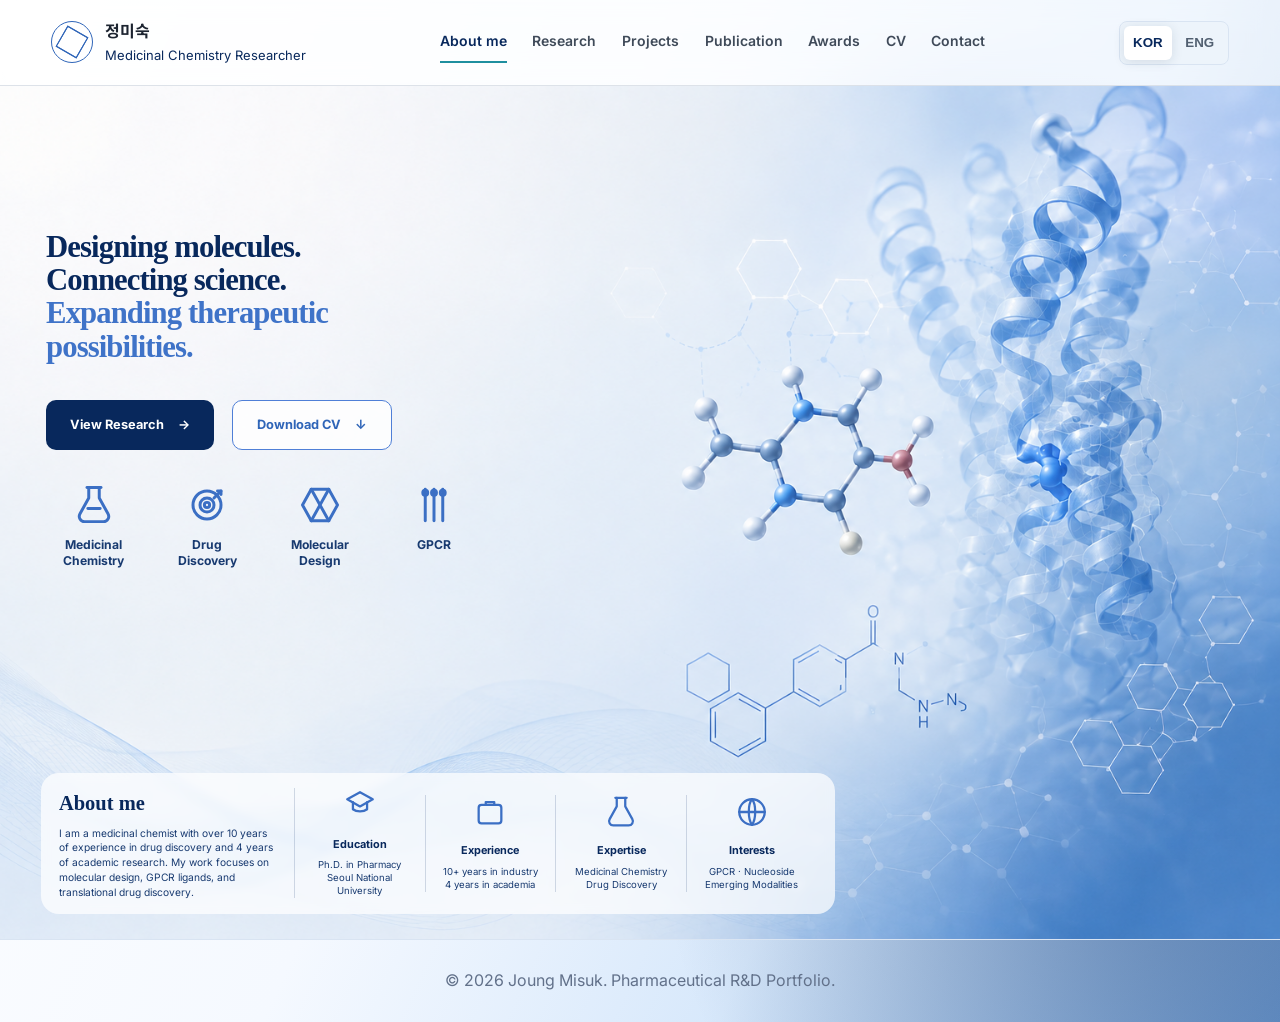
==== index.html @ 6a213a2c "Remove hero card backgrounds" ====
<!DOCTYPE html>
<html lang="ko">
<head>
  <meta charset="UTF-8">
  <meta name="viewport" content="width=device-width, initial-scale=1.0">
  <title>Joung Misuk | Pharmaceutical R&D Portfolio</title>
  <meta name="description" content="정미숙(Joung Misuk)의 제약 연구 개발 포트폴리오 및 이력서형 웹사이트입니다.">
  <link rel="preconnect" href="https://fonts.googleapis.com">
  <link rel="preconnect" href="https://fonts.gstatic.com" crossorigin>
  <link href="https://fonts.googleapis.com/css2?family=Inter:wght@400;500;600;700&family=Noto+Sans+KR:wght@400;500;700&family=Playfair+Display:wght@700&display=swap" rel="stylesheet">
  <link rel="stylesheet" href="styles.css">
</head>
<body>
  <header class="site-header">
    <a class="brand" href="index.html" aria-label="Joung Misuk home">
      <span class="brand-mark">JM</span>
      <span>
        <strong data-i18n="brandName">정미숙</strong>
        <small data-i18n="brandRole">Medicinal Chemistry Researcher</small>
      </span>
    </a>

    <nav class="site-nav" aria-label="Primary navigation">
      <a class="active" href="index.html" data-i18n="navAbout">About me</a>
      <a href="research.html" data-i18n="navResearch">Research</a>
      <a href="projects.html" data-i18n="navProjects">Projects</a>
      <a href="publication.html" data-i18n="navPublications">Publication</a>
      <a href="awards.html" data-i18n="navAwards">Awards</a>
      <a href="assets/cv.pdf" data-i18n="navCV">CV</a>
      <a href="mailto:your.email@example.com" data-i18n="navContact">Contact</a>
    </nav>

    <div class="header-actions" aria-label="Language selector">
      <button class="lang-button active" type="button" data-lang="ko">KOR</button>
      <button class="lang-button" type="button" data-lang="en">ENG</button>
    </div>
  </header>

  <main id="home">
    <section class="hero-banner">
      <img class="hero-bg" src="./assets/hero-bg.png" alt="Medicinal chemistry hero background" />

      <div class="hero-left-panel">
        <div class="hero-headline-card">
          <h1>
            Designing molecules.<br />
            Connecting science.<br />
            <span>Expanding therapeutic possibilities.</span>
          </h1>
        </div>

        <div class="hero-action-card">
          <div class="hero-buttons">
            <a href="research.html" class="btn primary">View Research <span>→</span></a>
            <a href="assets/cv.pdf" class="btn secondary">Download CV <span>↓</span></a>
          </div>

          <div class="keyword-row">
            <div class="keyword-item">
              <svg viewBox="0 0 24 24" class="keyword-icon" aria-hidden="true">
                <path d="M9 2v6l-5 9a3 3 0 0 0 2.6 4.5h10.8A3 3 0 0 0 20 17L15 8V2" />
                <path d="M8 2h8" />
                <path d="M8.5 14h7" />
              </svg>
              <p>Medicinal<br />Chemistry</p>
            </div>

            <div class="keyword-item">
              <svg viewBox="0 0 24 24" class="keyword-icon" aria-hidden="true">
                <circle cx="12" cy="12" r="8" />
                <circle cx="12" cy="12" r="4" />
                <circle cx="12" cy="12" r="1.5" />
                <path d="M16 8l4-4" />
                <path d="M18 4h2v2" />
              </svg>
              <p>Drug<br />Discovery</p>
            </div>

            <div class="keyword-item">
              <svg viewBox="0 0 24 24" class="keyword-icon" aria-hidden="true">
                <path d="M7 3h10l5 9-5 9H7l-5-9 5-9z" />
                <path d="M7 3l5 9-5 9" />
                <path d="M17 3l-5 9 5 9" />
              </svg>
              <p>Molecular<br />Design</p>
            </div>

            <div class="keyword-item">
              <svg viewBox="0 0 24 24" class="keyword-icon" aria-hidden="true">
                <path d="M7 3v18" />
                <path d="M12 3v18" />
                <path d="M17 3v18" />
                <circle cx="7" cy="5" r="1.4" />
                <circle cx="12" cy="5" r="1.4" />
                <circle cx="17" cy="5" r="1.4" />
              </svg>
              <p>GPCR</p>
            </div>
          </div>
        </div>
      </div>

      <div class="hero-card hero-about-card">
        <div class="about-text">
          <h2>About me</h2>
          <p>
            I am a medicinal chemist with over 10 years of experience in drug discovery
            and 4 years of academic research. My work focuses on molecular design,
            GPCR ligands, and translational drug discovery.
          </p>
        </div>

        <div class="about-stat">
          <svg viewBox="0 0 24 24" class="about-icon" aria-hidden="true">
            <path d="M3 8l9-5 9 5-9 5-9-5z" />
            <path d="M7 10v5c2.5 2 7.5 2 10 0v-5" />
          </svg>
          <h3>Education</h3>
          <p>Ph.D. in Pharmacy<br />Seoul National University</p>
        </div>

        <div class="about-stat">
          <svg viewBox="0 0 24 24" class="about-icon" aria-hidden="true">
            <rect x="4" y="7" width="16" height="13" rx="2" />
            <path d="M9 7V5h6v2" />
          </svg>
          <h3>Experience</h3>
          <p>10+ years in industry<br />4 years in academia</p>
        </div>

        <div class="about-stat">
          <svg viewBox="0 0 24 24" class="about-icon" aria-hidden="true">
            <path d="M9 2v6l-5 9a3 3 0 0 0 2.6 4.5h10.8A3 3 0 0 0 20 17L15 8V2" />
            <path d="M8 2h8" />
          </svg>
          <h3>Expertise</h3>
          <p>Medicinal Chemistry<br />Drug Discovery</p>
        </div>

        <div class="about-stat">
          <svg viewBox="0 0 24 24" class="about-icon" aria-hidden="true">
            <circle cx="12" cy="12" r="9" />
            <path d="M3 12h18" />
            <path d="M12 3c3 3.5 3 14 0 18" />
            <path d="M12 3c-3 3.5-3 14 0 18" />
          </svg>
          <h3>Interests</h3>
          <p>GPCR · Nucleoside<br />Emerging Modalities</p>
        </div>
      </div>
    </section>
  </main>

  <footer class="site-footer">
    <p data-i18n="footerText">© 2026 Joung Misuk. Pharmaceutical R&amp;D Portfolio.</p>
  </footer>

  <script src="script.js"></script>
</body>
</html>
---- styles.css ----
:root {
  --bg: #f5f9ff;
  --surface: #ffffff;
  --surface-muted: #edf4fb;
  --text: #1c2430;
  --muted: #62718a;
  --line: #d9e4f2;
  --navy: #08285c;
  --blue: #2f65b8;
  --blue-dark: #0b3c86;
  --teal: #1f8f9f;
  --teal-dark: #176f7b;
  --shadow: 0 20px 60px rgba(7, 31, 74, 0.12);
}

* {
  box-sizing: border-box;
}

html {
  scroll-behavior: smooth;
}

body {
  margin: 0;
  background:
    radial-gradient(circle at 75% 35%, rgba(47, 101, 184, 0.35), transparent 28%),
    radial-gradient(circle at 90% 80%, rgba(8, 40, 92, 0.32), transparent 35%),
    linear-gradient(115deg, #ffffff 0%, #f5f9ff 42%, #d7e8fb 68%, #6f9bd0 100%);
  color: var(--text);
  font-family: "Inter", "Noto Sans KR", Arial, sans-serif;
  line-height: 1.6;
}

a {
  color: inherit;
  text-decoration: none;
}

.site-header {
  position: sticky;
  top: 0;
  z-index: 20;
  display: grid;
  grid-template-columns: auto 1fr auto;
  gap: 24px;
  align-items: center;
  min-height: 86px;
  padding: 14px clamp(18px, 4vw, 56px);
  border-bottom: 1px solid rgba(216, 222, 230, 0.86);
  background: rgba(255, 255, 255, 0.62);
  backdrop-filter: blur(14px);
}

.brand {
  display: inline-flex;
  align-items: center;
  gap: 12px;
  min-width: 170px;
}

.brand-mark {
  position: relative;
  width: 42px;
  height: 42px;
  border: 1.5px solid var(--blue);
  border-radius: 50%;
  background: transparent;
  color: transparent;
  font-weight: 700;
}

.brand-mark::before,
.brand-mark::after {
  position: absolute;
  inset: 8px;
  content: "";
  border: 1.5px solid var(--blue);
  transform: rotate(30deg);
}

.brand strong,
.brand small {
  display: block;
}

.brand small {
  color: var(--navy);
  font-size: 13px;
}

.site-nav {
  display: flex;
  justify-content: center;
  gap: clamp(12px, 2vw, 26px);
  color: #3f4a59;
  font-size: 14px;
  font-weight: 600;
}

.site-nav a {
  padding: 8px 0;
  border-bottom: 2px solid transparent;
}

.site-nav a:hover {
  border-color: var(--teal);
  color: var(--navy);
}

.site-nav a.active {
  border-color: var(--teal);
  color: var(--navy);
}

.section-tabs {
  display: flex;
  flex-wrap: wrap;
  gap: 8px;
  padding: 0 0 20px;
}

.tab-button {
  display: inline-flex;
  align-items: center;
  justify-content: center;
  min-height: 40px;
  padding: 0 14px;
  border: 1px solid var(--line);
  border-radius: 8px;
  background: var(--surface);
  color: #3f4a59;
  font-size: 14px;
  font-weight: 700;
}

.tab-button.active,
.tab-button:hover {
  border-color: var(--teal);
  color: var(--navy);
  box-shadow: 0 4px 14px rgba(23, 50, 77, 0.1);
}

.header-actions {
  display: inline-flex;
  gap: 4px;
  padding: 4px;
  border: 1px solid var(--line);
  border-radius: 8px;
  background: var(--surface-muted);
}

.lang-button {
  min-width: 48px;
  min-height: 34px;
  border: 0;
  border-radius: 6px;
  background: transparent;
  color: #526071;
  cursor: pointer;
  font-weight: 700;
}

.lang-button.active {
  background: var(--surface);
  color: var(--navy);
  box-shadow: 0 2px 12px rgba(23, 50, 77, 0.12);
}

main {
  position: relative;
  max-width: none;
  margin: 0 auto;
  padding: 0;
  overflow: hidden;
}

.hero {
  position: relative;
  width: 100%;
  min-height: calc(100vh - 86px);
  background-color: #f7fbff;
  background-image: url("assets/hero-bg.png");
  background-position: center center;
  background-repeat: no-repeat;
  background-size: contain;
}

.hero-banner {
  position: relative;
  width: 100%;
  max-width: 1440px;
  margin: 0 auto;
  background: #f6fbff;
  overflow: hidden;
}

.hero-bg {
  width: 100%;
  height: auto;
  display: block;
}

.hero-card {
  position: absolute;
  z-index: 2;
  border-radius: 18px;
  background: rgba(255, 255, 255, 0.72);
  backdrop-filter: blur(4px);
}

.hero-left-panel {
  position: absolute;
  left: 3.6%;
  top: 17%;
  z-index: 3;
  display: flex;
  flex-direction: column;
  gap: 36px;
  width: 34%;
}

.hero-headline-card,
.hero-action-card {
  position: relative !important;
  left: auto !important;
  top: auto !important;
  width: 100% !important;
  border-radius: 0 !important;
  background: transparent !important;
  box-shadow: none !important;
  backdrop-filter: none !important;
}

.hero-headline-card {
  padding: 0 !important;
}

.hero-headline-card h1 {
  margin: 0;
  color: #08285c;
  font-family: Georgia, "Times New Roman", serif;
  font-size: clamp(24px, 2.4vw, 38px);
  font-weight: 700;
  letter-spacing: -0.03em;
  line-height: 1.08;
}

.hero-headline-card h1 span {
  color: #3f73c8;
}

.hero-action-card {
  padding: 0 !important;
  background: transparent !important;
}

.hero-buttons {
  display: flex;
  gap: 18px;
  margin-bottom: 34px;
}

.btn {
  display: inline-flex;
  align-items: center;
  justify-content: center;
  gap: 14px;
  padding: 14px 24px;
  border-radius: 10px;
  font-size: clamp(12px, 1vw, 16px);
  font-weight: 700;
  text-decoration: none;
  white-space: nowrap;
}

.btn.primary {
  background: #08285c;
  color: #ffffff;
}

.btn.secondary {
  border: 1.5px solid #4f7fd7;
  background: rgba(255, 255, 255, 0.85);
  color: #2f65b8;
}

.keyword-row {
  display: grid;
  grid-template-columns: repeat(4, 1fr);
  gap: 18px;
}

.keyword-item {
  color: #183a70;
  font-size: clamp(11px, 0.95vw, 15px);
  font-weight: 700;
  line-height: 1.25;
  text-align: center;
}

.keyword-item p {
  margin: 0;
}

.keyword-icon {
  width: 42px;
  height: 42px;
  margin-bottom: 8px;
  fill: none;
  stroke: #3b6fc4;
  stroke-linecap: round;
  stroke-linejoin: round;
  stroke-width: 1.7;
}

.hero-about-card {
  left: 3.2%;
  bottom: 3%;
  display: grid;
  grid-template-columns: 1.8fr repeat(4, 1fr);
  gap: 0;
  align-items: center;
  width: 62%;
  padding: 14px 18px;
}

.about-text {
  padding-right: 18px;
}

.about-text h2 {
  margin: 0 0 6px;
  color: #08285c;
  font-family: Georgia, "Times New Roman", serif;
  font-size: clamp(18px, 1.6vw, 28px);
}

.about-text p {
  margin: 0;
  color: #183a70;
  font-size: clamp(9px, 0.8vw, 12px);
  line-height: 1.45;
}

.about-stat {
  padding: 0 14px;
  border-left: 1px solid rgba(24, 58, 112, 0.18);
  text-align: center;
}

.about-icon {
  width: 34px;
  height: 34px;
  margin-bottom: 6px;
  fill: none;
  stroke: #3b6fc4;
  stroke-linecap: round;
  stroke-linejoin: round;
  stroke-width: 1.6;
}

.about-stat h3 {
  margin: 0 0 6px;
  color: #08285c;
  font-size: clamp(10px, 0.85vw, 13px);
}

.about-stat p {
  margin: 0;
  color: #183a70;
  font-size: clamp(8px, 0.75vw, 11px);
  line-height: 1.35;
}

.hero,
.landing {
  height: auto !important;
  min-height: auto !important;
  overflow: visible !important;
  background-image: none !important;
}

footer {
  position: static !important;
  width: 100%;
}

.page-intro {
  padding: 56px 0 28px;
}

.page-intro h1 {
  font-size: clamp(38px, 6vw, 68px);
}

.hero-content {
  position: absolute;
  left: 6%;
  top: 18%;
  max-width: 470px;
}

.hero-title {
  margin: 0 0 28px;
  color: #0b2558;
  font-family: "Playfair Display", serif;
  font-size: clamp(38px, 4vw, 68px);
  font-weight: 700;
  line-height: 1.08;
}

.hero-title span {
  color: inherit;
}

.hero-title span:last-child {
  color: #3f73c8;
}

.hero-description {
  max-width: 420px;
  margin: 0 0 36px;
  color: #29456d;
  font-size: 18px;
  line-height: 1.8;
}

.hero-content .hero-buttons {
  display: flex;
  gap: 18px;
  margin-bottom: 45px;
}

.primary-btn,
.secondary-btn {
  display: inline-flex;
  align-items: center;
  justify-content: center;
  padding: 16px 34px;
  border-radius: 12px;
  font-weight: 700;
  line-height: 1;
}

.primary-btn {
  background: #0b2e69;
  color: #fff;
}

.secondary-btn {
  border: 2px solid #4f7fd7;
  background: #fff;
  color: #3569c6;
}

.research-icons {
  display: flex;
  gap: 48px;
  align-items: flex-start;
}

.research-icon-item {
  display: grid;
  justify-items: center;
  gap: 10px;
  color: #183a70;
  font-size: 16px;
  font-weight: 600;
  line-height: 1.2;
  text-align: center;
}

.lucide-icon {
  width: 44px;
  height: 44px;
  fill: none;
  stroke: #3b6fc4;
  stroke-width: 2;
  stroke-linecap: round;
  stroke-linejoin: round;
}

.eyebrow,
.section-kicker {
  margin: 0 0 12px;
  color: var(--teal-dark);
  font-size: 13px;
  font-weight: 800;
  letter-spacing: 0;
  text-transform: uppercase;
}

h1,
h2,
h3,
p {
  overflow-wrap: break-word;
}

.section {
  scroll-margin-top: 100px;
  padding: 56px 0;
  border-top: 1px solid var(--line);
}

.about-panel {
  position: relative;
  z-index: 1;
  display: grid;
  grid-template-columns: minmax(240px, 0.9fr) minmax(0, 1.6fr);
  gap: 28px;
  align-items: stretch;
  margin-top: 24px;
  padding: 28px;
  border: 1px solid rgba(47, 101, 184, 0.18);
  border-radius: 8px;
  background: rgba(255, 255, 255, 0.68);
  box-shadow: 0 20px 52px rgba(8, 40, 92, 0.11);
  backdrop-filter: blur(12px);
}

.about-copy h2 {
  margin: 0 0 12px;
  color: var(--navy);
  font-family: "Playfair Display", "Noto Sans KR", serif;
  font-size: clamp(28px, 3vw, 38px);
}

.about-copy p {
  margin: 0;
  color: #17345f;
  font-size: 16px;
  line-height: 1.7;
}

.about-metrics {
  display: grid;
  grid-template-columns: repeat(4, minmax(0, 1fr));
}

.about-metrics article {
  display: grid;
  align-content: start;
  justify-items: center;
  gap: 8px;
  min-height: 130px;
  padding: 0 18px;
  border-left: 1px solid rgba(47, 101, 184, 0.2);
  text-align: center;
}

.about-metrics h3 {
  margin: 0;
  color: var(--navy);
  font-size: 16px;
}

.about-metrics p {
  margin: 0;
  color: #17345f;
  font-size: 14px;
  line-height: 1.55;
  white-space: pre-line;
}

.metric-icon {
  position: relative;
  width: 42px;
  height: 42px;
  color: var(--blue-dark);
}

.metric-icon::before,
.metric-icon::after {
  position: absolute;
  content: "";
}

.metric-education::before {
  left: 4px;
  top: 10px;
  width: 34px;
  height: 20px;
  border: 2px solid currentColor;
  transform: skewY(-24deg);
}

.metric-education::after {
  left: 18px;
  top: 20px;
  width: 2px;
  height: 16px;
  background: currentColor;
}

.metric-experience::before {
  left: 6px;
  top: 12px;
  width: 30px;
  height: 24px;
  border: 2px solid currentColor;
  border-radius: 5px;
}

.metric-experience::after {
  left: 15px;
  top: 7px;
  width: 12px;
  height: 8px;
  border: 2px solid currentColor;
  border-bottom: 0;
  border-radius: 4px 4px 0 0;
}

.metric-expertise::before {
  left: 12px;
  top: 5px;
  width: 18px;
  height: 29px;
  border: 2px solid currentColor;
  border-top: 0;
  border-radius: 0 0 12px 12px;
}

.metric-expertise::after {
  left: 15px;
  top: 0;
  width: 12px;
  height: 9px;
  border: 2px solid currentColor;
  border-bottom: 0;
}

.metric-interests::before {
  inset: 3px;
  border: 2px solid currentColor;
  border-radius: 50%;
}

.metric-interests::after {
  left: 4px;
  top: 20px;
  width: 34px;
  height: 2px;
  background: currentColor;
  box-shadow: 0 -10px 0 -0.8px currentColor, 0 10px 0 -0.8px currentColor;
}

.section-heading {
  display: grid;
  grid-template-columns: minmax(180px, 0.28fr) minmax(0, 0.72fr);
  gap: 24px;
  align-items: start;
  margin-bottom: 24px;
}

.section h2 {
  margin: 0;
  color: var(--navy);
  font-size: clamp(28px, 4vw, 44px);
  line-height: 1.15;
}

.content-grid,
.card-list,
.skill-groups {
  display: grid;
  grid-template-columns: repeat(2, minmax(0, 1fr));
  gap: 18px;
}

.info-block,
.project-card,
.skill-groups > div,
.empty-state {
  border: 1px solid var(--line);
  border-radius: 8px;
  background: var(--surface);
  padding: 24px;
}

.info-block h3,
.project-card h3,
.skill-groups h3 {
  margin: 0 0 10px;
  color: #23364b;
  font-size: 18px;
}

.info-block p,
.project-card p,
.empty-state p {
  margin: 0;
  color: #536173;
}

.project-card span {
  display: inline-flex;
  margin-bottom: 14px;
  color: var(--teal-dark);
  font-size: 12px;
  font-weight: 800;
  text-transform: uppercase;
}

.skill-groups {
  grid-template-columns: repeat(3, minmax(0, 1fr));
}

.skill-groups ul {
  margin: 0;
  padding-left: 18px;
  color: #536173;
}

.timeline {
  display: grid;
  gap: 16px;
  margin: 0;
  padding: 0;
  list-style: none;
}

.timeline li {
  display: grid;
  grid-template-columns: 150px minmax(0, 1fr);
  gap: 22px;
  padding: 24px;
  border: 1px solid var(--line);
  border-radius: 8px;
  background: var(--surface);
}

.timeline span {
  color: var(--teal-dark);
  font-weight: 800;
}

.timeline h3 {
  margin: 0 0 4px;
  color: var(--navy);
}

.timeline p {
  margin: 0;
  color: var(--muted);
}

.site-footer {
  padding: 28px;
  border-top: 1px solid var(--line);
  color: var(--muted);
  text-align: center;
}

.site-footer p {
  margin: 0;
}

@media (max-width: 900px) {
  .site-header {
    grid-template-columns: 1fr auto;
  }

  .site-nav {
    grid-column: 1 / -1;
    justify-content: flex-start;
    overflow-x: auto;
    padding-bottom: 4px;
  }

  .hero-title {
    font-size: clamp(32px, 5vw, 52px);
  }

  .hero-left-panel {
    left: 4%;
    top: 12%;
    gap: 22px;
    width: 42%;
  }

  .hero-headline-card h1 {
    font-size: clamp(22px, 3.2vw, 34px);
  }

  .hero-about-card {
    left: 4%;
    bottom: 4%;
    width: 72%;
  }

  .section-heading {
    grid-template-columns: 1fr;
    gap: 4px;
  }

  .about-panel {
    grid-template-columns: 1fr;
  }

  .about-metrics {
    grid-template-columns: repeat(2, minmax(0, 1fr));
    gap: 18px 0;
  }

  .skill-groups {
    grid-template-columns: 1fr;
  }
}

@media (max-width: 640px) {
  .site-header {
    padding: 12px 16px;
  }

  .brand small {
    display: none;
  }

  .content-grid,
  .card-list {
    grid-template-columns: 1fr;
  }

  .hero {
    min-height: calc(100vh - 86px);
    background-size: cover;
  }

  .hero-banner {
    max-width: 100%;
  }

  .hero-content {
    left: 50%;
    top: 12%;
    width: min(88vw, 420px);
    transform: translateX(-50%);
    text-align: center;
  }

  .hero-description {
    margin-right: auto;
    margin-left: auto;
  }

  .hero-buttons,
  .research-icons {
    justify-content: center;
  }

  .hero-content .hero-buttons {
    flex-wrap: wrap;
  }

  .research-icons {
    display: grid;
    grid-template-columns: repeat(2, minmax(0, 1fr));
    gap: 24px;
  }

  .timeline li {
    grid-template-columns: 1fr;
    gap: 8px;
  }

  .about-metrics {
    grid-template-columns: 1fr;
  }

  .about-metrics article {
    border-left: 0;
    border-top: 1px solid rgba(47, 101, 184, 0.2);
    padding-top: 18px;
  }
}

@media (max-width: 600px) {
  .hero-banner {
    max-width: 100%;
  }

  .hero-left-panel {
    position: relative;
    left: auto;
    top: auto;
    width: 90%;
    margin: 40px auto;
  }

  .hero-about-card {
    left: 5%;
    bottom: 4%;
    grid-template-columns: 1fr 1fr;
    gap: 12px;
    width: 90%;
  }

  .about-text {
    grid-column: span 2;
  }

  .about-stat {
    border-left: none;
  }

  .hero-buttons {
    flex-direction: column;
  }

  .keyword-row {
    grid-template-columns: repeat(2, 1fr);
  }
}

@media (prefers-reduced-motion: reduce) {
  *,
  *::before,
  *::after {
    scroll-behavior: auto !important;
    animation-duration: 0.01ms !important;
    animation-iteration-count: 1 !important;
    transition-duration: 0.01ms !important;
  }
}
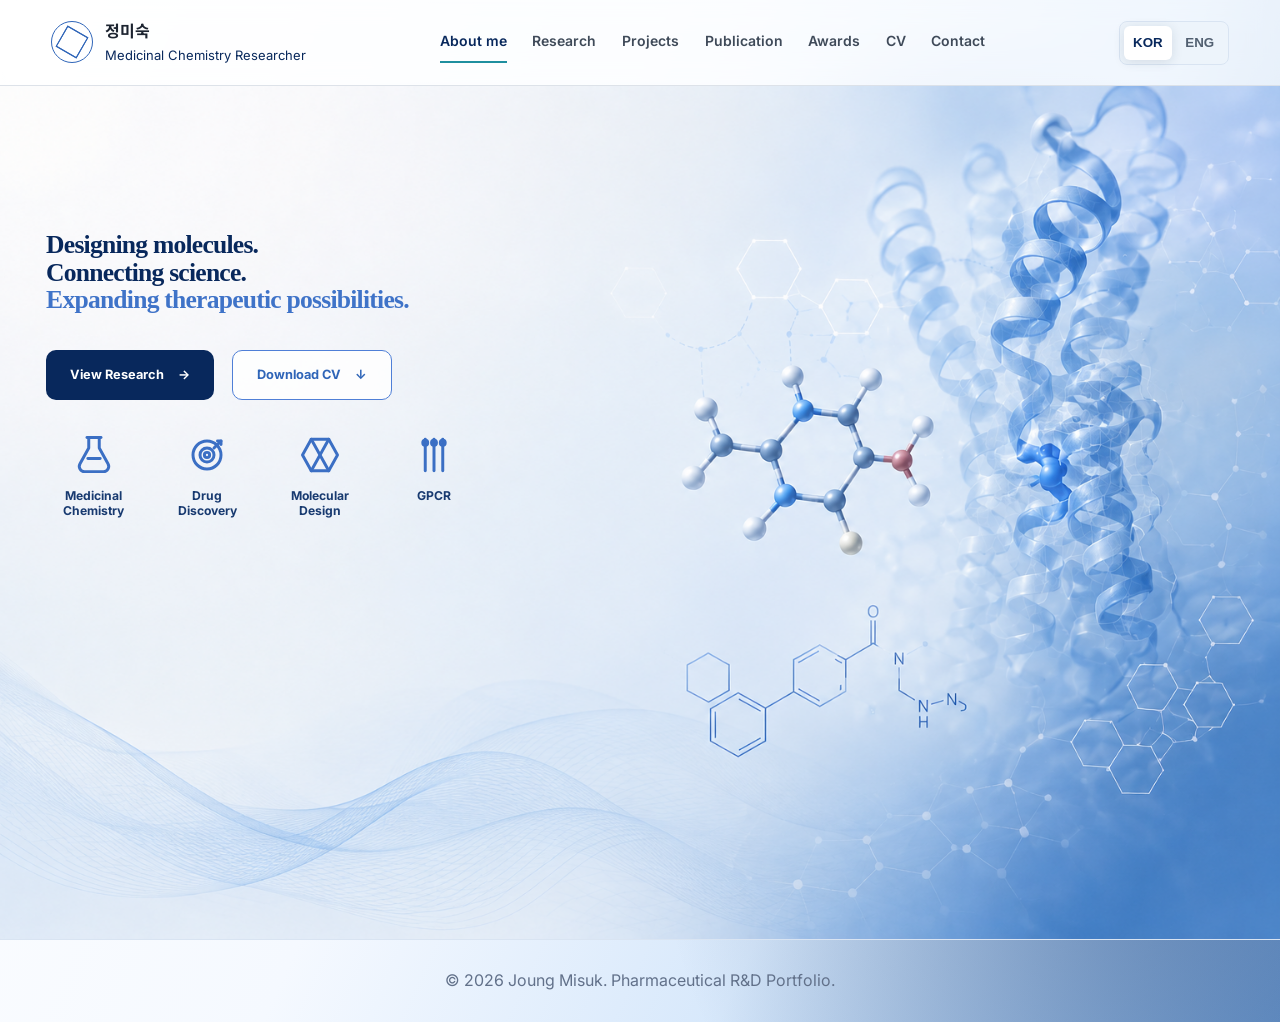
==== commit f1acfb6d: "Simplify hero landing content" ====
--- a/index.html
+++ b/index.html
@@ -99,55 +99,6 @@
           </div>
         </div>
       </div>
-
-      <div class="hero-card hero-about-card">
-        <div class="about-text">
-          <h2>About me</h2>
-          <p>
-            I am a medicinal chemist with over 10 years of experience in drug discovery
-            and 4 years of academic research. My work focuses on molecular design,
-            GPCR ligands, and translational drug discovery.
-          </p>
-        </div>
-
-        <div class="about-stat">
-          <svg viewBox="0 0 24 24" class="about-icon" aria-hidden="true">
-            <path d="M3 8l9-5 9 5-9 5-9-5z" />
-            <path d="M7 10v5c2.5 2 7.5 2 10 0v-5" />
-          </svg>
-          <h3>Education</h3>
-          <p>Ph.D. in Pharmacy<br />Seoul National University</p>
-        </div>
-
-        <div class="about-stat">
-          <svg viewBox="0 0 24 24" class="about-icon" aria-hidden="true">
-            <rect x="4" y="7" width="16" height="13" rx="2" />
-            <path d="M9 7V5h6v2" />
-          </svg>
-          <h3>Experience</h3>
-          <p>10+ years in industry<br />4 years in academia</p>
-        </div>
-
-        <div class="about-stat">
-          <svg viewBox="0 0 24 24" class="about-icon" aria-hidden="true">
-            <path d="M9 2v6l-5 9a3 3 0 0 0 2.6 4.5h10.8A3 3 0 0 0 20 17L15 8V2" />
-            <path d="M8 2h8" />
-          </svg>
-          <h3>Expertise</h3>
-          <p>Medicinal Chemistry<br />Drug Discovery</p>
-        </div>
-
-        <div class="about-stat">
-          <svg viewBox="0 0 24 24" class="about-icon" aria-hidden="true">
-            <circle cx="12" cy="12" r="9" />
-            <path d="M3 12h18" />
-            <path d="M12 3c3 3.5 3 14 0 18" />
-            <path d="M12 3c-3 3.5-3 14 0 18" />
-          </svg>
-          <h3>Interests</h3>
-          <p>GPCR · Nucleoside<br />Emerging Modalities</p>
-        </div>
-      </div>
     </section>
   </main>
 
--- a/styles.css
+++ b/styles.css
@@ -240,7 +240,7 @@
   margin: 0;
   color: #08285c;
   font-family: Georgia, "Times New Roman", serif;
-  font-size: clamp(24px, 2.4vw, 38px);
+  font-size: clamp(20px, 2vw, 31px);
   font-weight: 700;
   letter-spacing: -0.03em;
   line-height: 1.08;
@@ -782,7 +782,7 @@
   }
 
   .hero-headline-card h1 {
-    font-size: clamp(22px, 3.2vw, 34px);
+    font-size: clamp(19px, 2.8vw, 28px);
   }
 
   .hero-about-card {
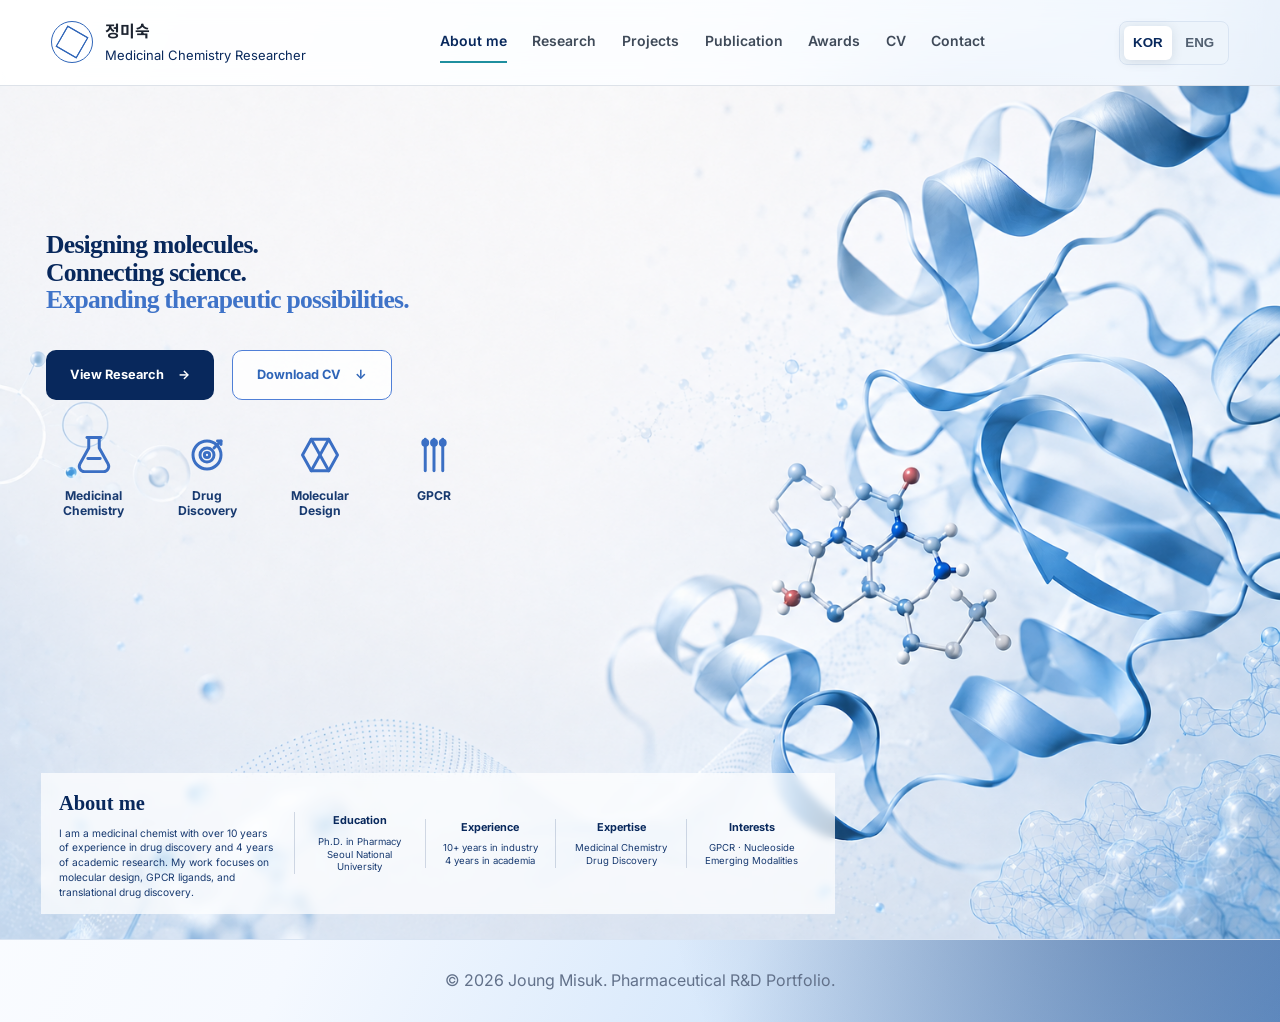
==== commit 2ffcbd22: "Restore hero about card with updated background" ====
--- a/index.html
+++ b/index.html
@@ -99,6 +99,37 @@
           </div>
         </div>
       </div>
+
+      <div class="hero-about-card">
+        <div class="about-text">
+          <h2>About me</h2>
+          <p>
+            I am a medicinal chemist with over 10 years of experience in drug discovery
+            and 4 years of academic research. My work focuses on molecular design,
+            GPCR ligands, and translational drug discovery.
+          </p>
+        </div>
+
+        <div class="about-stat">
+          <h3>Education</h3>
+          <p>Ph.D. in Pharmacy<br />Seoul National University</p>
+        </div>
+
+        <div class="about-stat">
+          <h3>Experience</h3>
+          <p>10+ years in industry<br />4 years in academia</p>
+        </div>
+
+        <div class="about-stat">
+          <h3>Expertise</h3>
+          <p>Medicinal Chemistry<br />Drug Discovery</p>
+        </div>
+
+        <div class="about-stat">
+          <h3>Interests</h3>
+          <p>GPCR · Nucleoside<br />Emerging Modalities</p>
+        </div>
+      </div>
     </section>
   </main>
 
--- a/styles.css
+++ b/styles.css
@@ -113,34 +113,6 @@
   color: var(--navy);
 }
 
-.section-tabs {
-  display: flex;
-  flex-wrap: wrap;
-  gap: 8px;
-  padding: 0 0 20px;
-}
-
-.tab-button {
-  display: inline-flex;
-  align-items: center;
-  justify-content: center;
-  min-height: 40px;
-  padding: 0 14px;
-  border: 1px solid var(--line);
-  border-radius: 8px;
-  background: var(--surface);
-  color: #3f4a59;
-  font-size: 14px;
-  font-weight: 700;
-}
-
-.tab-button.active,
-.tab-button:hover {
-  border-color: var(--teal);
-  color: var(--navy);
-  box-shadow: 0 4px 14px rgba(23, 50, 77, 0.1);
-}
-
 .header-actions {
   display: inline-flex;
   gap: 4px;
@@ -315,14 +287,19 @@
 }
 
 .hero-about-card {
+  position: absolute;
   left: 3.2%;
   bottom: 3%;
+  z-index: 3;
   display: grid;
   grid-template-columns: 1.8fr repeat(4, 1fr);
   gap: 0;
   align-items: center;
   width: 62%;
   padding: 14px 18px;
+  border-radius: 0;
+  background: rgba(255, 255, 255, 0.72);
+  backdrop-filter: blur(4px);
 }
 
 .about-text {
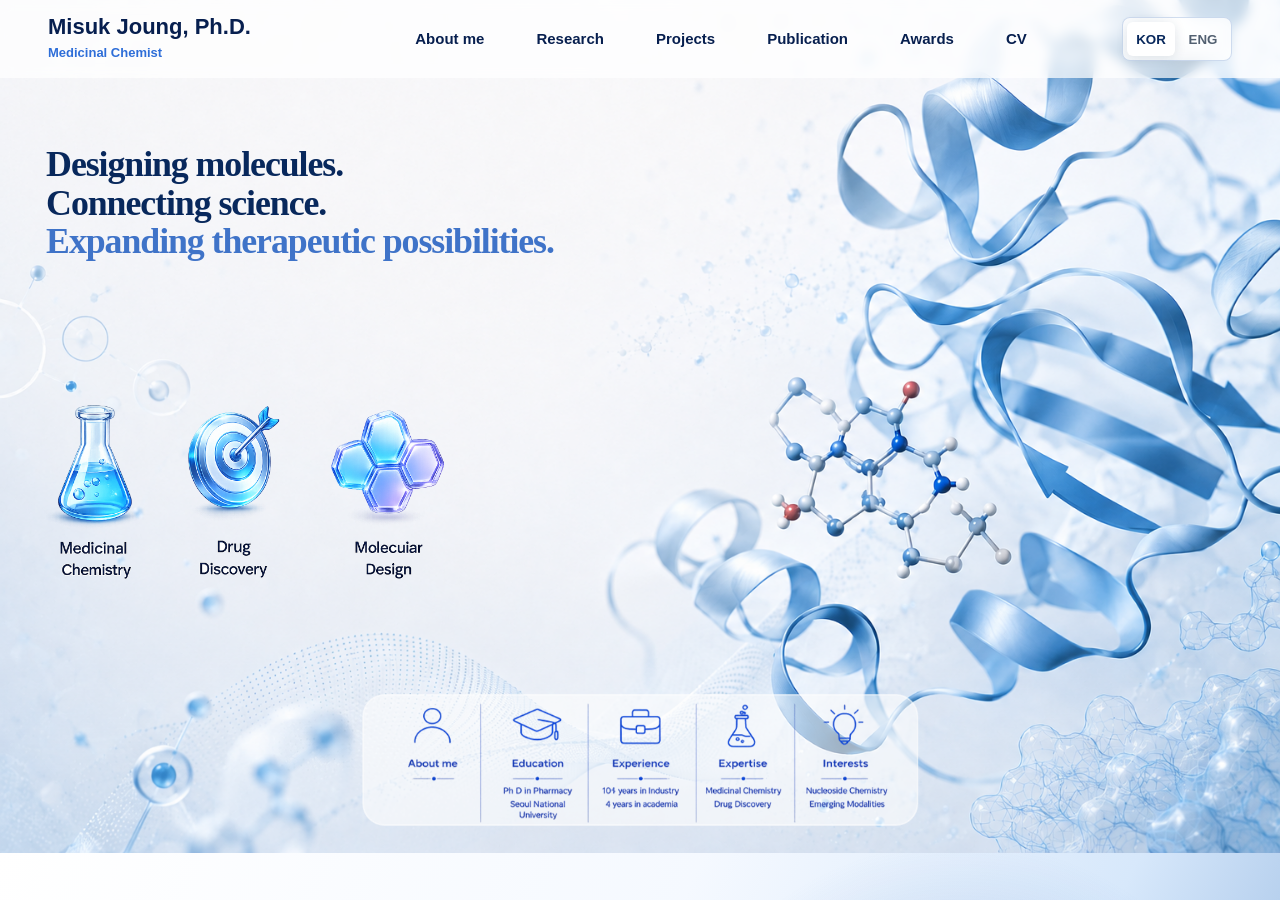
==== commit b293d008: "Update portfolio hero banner layout" ====
--- a/index.html
+++ b/index.html
@@ -5,29 +5,24 @@
   <meta name="viewport" content="width=device-width, initial-scale=1.0">
   <title>Joung Misuk | Pharmaceutical R&D Portfolio</title>
   <meta name="description" content="정미숙(Joung Misuk)의 제약 연구 개발 포트폴리오 및 이력서형 웹사이트입니다.">
-  <link rel="preconnect" href="https://fonts.googleapis.com">
-  <link rel="preconnect" href="https://fonts.gstatic.com" crossorigin>
-  <link href="https://fonts.googleapis.com/css2?family=Inter:wght@400;500;600;700&family=Noto+Sans+KR:wght@400;500;700&family=Playfair+Display:wght@700&display=swap" rel="stylesheet">
-  <link rel="stylesheet" href="styles.css">
+  <link rel="stylesheet" href="styles.css?v=10">
 </head>
 <body>
   <header class="site-header">
-    <a class="brand" href="index.html" aria-label="Joung Misuk home">
-      <span class="brand-mark">JM</span>
+    <a class="brand" href="#home" aria-label="Misuk Joung home">
       <span>
-        <strong data-i18n="brandName">정미숙</strong>
-        <small data-i18n="brandRole">Medicinal Chemistry Researcher</small>
+        <strong>Misuk Joung, Ph.D.</strong>
+        <small>Medicinal Chemist</small>
       </span>
     </a>
 
     <nav class="site-nav" aria-label="Primary navigation">
-      <a class="active" href="index.html" data-i18n="navAbout">About me</a>
-      <a href="research.html" data-i18n="navResearch">Research</a>
-      <a href="projects.html" data-i18n="navProjects">Projects</a>
-      <a href="publication.html" data-i18n="navPublications">Publication</a>
-      <a href="awards.html" data-i18n="navAwards">Awards</a>
-      <a href="assets/cv.pdf" data-i18n="navCV">CV</a>
-      <a href="mailto:your.email@example.com" data-i18n="navContact">Contact</a>
+      <a class="active" href="#about">About me</a>
+      <a href="#research">Research</a>
+      <a href="#projects">Projects</a>
+      <a href="#publication">Publication</a>
+      <a href="#awards">Awards</a>
+      <a href="#cv">CV</a>
     </nav>
 
     <div class="header-actions" aria-label="Language selector">
@@ -37,99 +32,18 @@
   </header>
 
   <main id="home">
-    <section class="hero-banner">
+    <section class="hero-banner" aria-label="Medicinal chemistry portfolio hero">
       <img class="hero-bg" src="./assets/hero-bg.png" alt="Medicinal chemistry hero background" />
-
-      <div class="hero-left-panel">
-        <div class="hero-headline-card">
-          <h1>
-            Designing molecules.<br />
-            Connecting science.<br />
-            <span>Expanding therapeutic possibilities.</span>
-          </h1>
-        </div>
-
-        <div class="hero-action-card">
-          <div class="hero-buttons">
-            <a href="research.html" class="btn primary">View Research <span>→</span></a>
-            <a href="assets/cv.pdf" class="btn secondary">Download CV <span>↓</span></a>
-          </div>
-
-          <div class="keyword-row">
-            <div class="keyword-item">
-              <svg viewBox="0 0 24 24" class="keyword-icon" aria-hidden="true">
-                <path d="M9 2v6l-5 9a3 3 0 0 0 2.6 4.5h10.8A3 3 0 0 0 20 17L15 8V2" />
-                <path d="M8 2h8" />
-                <path d="M8.5 14h7" />
-              </svg>
-              <p>Medicinal<br />Chemistry</p>
-            </div>
-
-            <div class="keyword-item">
-              <svg viewBox="0 0 24 24" class="keyword-icon" aria-hidden="true">
-                <circle cx="12" cy="12" r="8" />
-                <circle cx="12" cy="12" r="4" />
-                <circle cx="12" cy="12" r="1.5" />
-                <path d="M16 8l4-4" />
-                <path d="M18 4h2v2" />
-              </svg>
-              <p>Drug<br />Discovery</p>
-            </div>
-
-            <div class="keyword-item">
-              <svg viewBox="0 0 24 24" class="keyword-icon" aria-hidden="true">
-                <path d="M7 3h10l5 9-5 9H7l-5-9 5-9z" />
-                <path d="M7 3l5 9-5 9" />
-                <path d="M17 3l-5 9 5 9" />
-              </svg>
-              <p>Molecular<br />Design</p>
-            </div>
-
-            <div class="keyword-item">
-              <svg viewBox="0 0 24 24" class="keyword-icon" aria-hidden="true">
-                <path d="M7 3v18" />
-                <path d="M12 3v18" />
-                <path d="M17 3v18" />
-                <circle cx="7" cy="5" r="1.4" />
-                <circle cx="12" cy="5" r="1.4" />
-                <circle cx="17" cy="5" r="1.4" />
-              </svg>
-              <p>GPCR</p>
-            </div>
-          </div>
-        </div>
+      <div class="hero-headline-text">
+        <h1>
+          Designing molecules.<br />
+          Connecting science.<br />
+          <span>Expanding therapeutic possibilities.</span>
+        </h1>
       </div>
 
-      <div class="hero-about-card">
-        <div class="about-text">
-          <h2>About me</h2>
-          <p>
-            I am a medicinal chemist with over 10 years of experience in drug discovery
-            and 4 years of academic research. My work focuses on molecular design,
-            GPCR ligands, and translational drug discovery.
-          </p>
-        </div>
-
-        <div class="about-stat">
-          <h3>Education</h3>
-          <p>Ph.D. in Pharmacy<br />Seoul National University</p>
-        </div>
-
-        <div class="about-stat">
-          <h3>Experience</h3>
-          <p>10+ years in industry<br />4 years in academia</p>
-        </div>
-
-        <div class="about-stat">
-          <h3>Expertise</h3>
-          <p>Medicinal Chemistry<br />Drug Discovery</p>
-        </div>
-
-        <div class="about-stat">
-          <h3>Interests</h3>
-          <p>GPCR · Nucleoside<br />Emerging Modalities</p>
-        </div>
-      </div>
+      <img class="hero-figure-2" src="./assets/figure-2.png" alt="Research buttons and keyword icons" />
+      <img class="hero-figure-5" src="./assets/figure-5.png" alt="About me summary" />
     </section>
   </main>
 
--- a/styles.css
+++ b/styles.css
@@ -38,25 +38,25 @@
 }
 
 .site-header {
-  position: sticky;
+  position: absolute;
   top: 0;
-  z-index: 20;
-  display: grid;
-  grid-template-columns: auto 1fr auto;
-  gap: 24px;
+  left: 0;
+  right: 0;
+  z-index: 10;
+  display: flex;
   align-items: center;
-  min-height: 86px;
-  padding: 14px clamp(18px, 4vw, 56px);
-  border-bottom: 1px solid rgba(216, 222, 230, 0.86);
-  background: rgba(255, 255, 255, 0.62);
-  backdrop-filter: blur(14px);
+  height: 78px;
+  padding: 0 48px;
+  border-bottom: 0;
+  background: rgba(255, 255, 255, 0.72);
+  backdrop-filter: blur(6px);
 }
 
 .brand {
-  display: inline-flex;
-  align-items: center;
-  gap: 12px;
-  min-width: 170px;
+  display: block;
+  width: 300px;
+  min-width: 300px;
+  color: #071f4f;
 }
 
 .brand-mark {
@@ -84,42 +84,59 @@
   display: block;
 }
 
+.brand strong {
+  color: #071f4f;
+  font-family: "Inter", "Noto Sans KR", Arial, sans-serif;
+  font-size: 22px;
+  font-weight: 800;
+  line-height: 1.1;
+}
+
 .brand small {
-  color: var(--navy);
+  margin-top: 4px;
+  color: #2e6ed8;
   font-size: 13px;
+  font-weight: 700;
 }
 
 .site-nav {
+  flex: 1;
   display: flex;
   justify-content: center;
-  gap: clamp(12px, 2vw, 26px);
-  color: #3f4a59;
-  font-size: 14px;
-  font-weight: 600;
+  gap: 52px;
+  color: #071f4f;
+  font-size: 15px;
+  font-weight: 700;
 }
 
 .site-nav a {
-  padding: 8px 0;
-  border-bottom: 2px solid transparent;
+  padding: 0;
+  border-bottom: 0;
 }
 
 .site-nav a:hover {
-  border-color: var(--teal);
-  color: var(--navy);
+  color: #2e6ed8;
 }
 
 .site-nav a.active {
-  border-color: var(--teal);
-  color: var(--navy);
+  color: #071f4f;
 }
 
 .header-actions {
-  display: inline-flex;
+  display: none;
   gap: 4px;
   padding: 4px;
   border: 1px solid var(--line);
   border-radius: 8px;
   background: var(--surface-muted);
+}
+
+.header-actions {
+  display: inline-flex;
+  margin-left: 28px;
+  border-color: rgba(47, 101, 184, 0.22);
+  background: rgba(255, 255, 255, 0.7);
+  backdrop-filter: blur(6px);
 }
 
 .lang-button {
@@ -147,17 +164,6 @@
   overflow: hidden;
 }
 
-.hero {
-  position: relative;
-  width: 100%;
-  min-height: calc(100vh - 86px);
-  background-color: #f7fbff;
-  background-image: url("assets/hero-bg.png");
-  background-position: center center;
-  background-repeat: no-repeat;
-  background-size: contain;
-}
-
 .hero-banner {
   position: relative;
   width: 100%;
@@ -173,189 +179,49 @@
   display: block;
 }
 
-.hero-card {
-  position: absolute;
-  z-index: 2;
-  border-radius: 18px;
-  background: rgba(255, 255, 255, 0.72);
-  backdrop-filter: blur(4px);
-}
-
-.hero-left-panel {
+.hero-headline-text {
   position: absolute;
   left: 3.6%;
   top: 17%;
   z-index: 3;
-  display: flex;
-  flex-direction: column;
-  gap: 36px;
-  width: 34%;
-}
-
-.hero-headline-card,
-.hero-action-card {
-  position: relative !important;
-  left: auto !important;
-  top: auto !important;
-  width: 100% !important;
-  border-radius: 0 !important;
-  background: transparent !important;
-  box-shadow: none !important;
-  backdrop-filter: none !important;
-}
-
-.hero-headline-card {
-  padding: 0 !important;
-}
-
-.hero-headline-card h1 {
+  width: 30%;
+  background: transparent;
+}
+
+.hero-headline-text h1 {
   margin: 0;
   color: #08285c;
   font-family: Georgia, "Times New Roman", serif;
-  font-size: clamp(20px, 2vw, 31px);
+  font-size: clamp(26px, 2.8vw, 46px);
   font-weight: 700;
   letter-spacing: -0.03em;
   line-height: 1.08;
 }
 
-.hero-headline-card h1 span {
+.hero-headline-text h1 span {
   color: #3f73c8;
-}
-
-.hero-action-card {
-  padding: 0 !important;
-  background: transparent !important;
-}
-
-.hero-buttons {
-  display: flex;
-  gap: 18px;
-  margin-bottom: 34px;
-}
-
-.btn {
-  display: inline-flex;
-  align-items: center;
-  justify-content: center;
-  gap: 14px;
-  padding: 14px 24px;
-  border-radius: 10px;
-  font-size: clamp(12px, 1vw, 16px);
-  font-weight: 700;
-  text-decoration: none;
   white-space: nowrap;
 }
 
-.btn.primary {
-  background: #08285c;
-  color: #ffffff;
-}
-
-.btn.secondary {
-  border: 1.5px solid #4f7fd7;
-  background: rgba(255, 255, 255, 0.85);
-  color: #2f65b8;
-}
-
-.keyword-row {
-  display: grid;
-  grid-template-columns: repeat(4, 1fr);
-  gap: 18px;
-}
-
-.keyword-item {
-  color: #183a70;
-  font-size: clamp(11px, 0.95vw, 15px);
-  font-weight: 700;
-  line-height: 1.25;
-  text-align: center;
-}
-
-.keyword-item p {
-  margin: 0;
-}
-
-.keyword-icon {
-  width: 42px;
-  height: 42px;
-  margin-bottom: 8px;
-  fill: none;
-  stroke: #3b6fc4;
-  stroke-linecap: round;
-  stroke-linejoin: round;
-  stroke-width: 1.7;
-}
-
-.hero-about-card {
+.hero-figure-2 {
   position: absolute;
-  left: 3.2%;
+  left: 3.6%;
+  top: 42%;
+  z-index: 3;
+  display: block;
+  width: 34%;
+  height: auto;
+}
+
+.hero-figure-5 {
+  position: absolute;
+  left: 50%;
   bottom: 3%;
   z-index: 3;
-  display: grid;
-  grid-template-columns: 1.8fr repeat(4, 1fr);
-  gap: 0;
-  align-items: center;
-  width: 62%;
-  padding: 14px 18px;
-  border-radius: 0;
-  background: rgba(255, 255, 255, 0.72);
-  backdrop-filter: blur(4px);
-}
-
-.about-text {
-  padding-right: 18px;
-}
-
-.about-text h2 {
-  margin: 0 0 6px;
-  color: #08285c;
-  font-family: Georgia, "Times New Roman", serif;
-  font-size: clamp(18px, 1.6vw, 28px);
-}
-
-.about-text p {
-  margin: 0;
-  color: #183a70;
-  font-size: clamp(9px, 0.8vw, 12px);
-  line-height: 1.45;
-}
-
-.about-stat {
-  padding: 0 14px;
-  border-left: 1px solid rgba(24, 58, 112, 0.18);
-  text-align: center;
-}
-
-.about-icon {
-  width: 34px;
-  height: 34px;
-  margin-bottom: 6px;
-  fill: none;
-  stroke: #3b6fc4;
-  stroke-linecap: round;
-  stroke-linejoin: round;
-  stroke-width: 1.6;
-}
-
-.about-stat h3 {
-  margin: 0 0 6px;
-  color: #08285c;
-  font-size: clamp(10px, 0.85vw, 13px);
-}
-
-.about-stat p {
-  margin: 0;
-  color: #183a70;
-  font-size: clamp(8px, 0.75vw, 11px);
-  line-height: 1.35;
-}
-
-.hero,
-.landing {
-  height: auto !important;
-  min-height: auto !important;
-  overflow: visible !important;
-  background-image: none !important;
+  display: block;
+  width: 43.4%;
+  height: auto;
+  transform: translateX(-50%);
 }
 
 footer {
@@ -369,93 +235,6 @@
 
 .page-intro h1 {
   font-size: clamp(38px, 6vw, 68px);
-}
-
-.hero-content {
-  position: absolute;
-  left: 6%;
-  top: 18%;
-  max-width: 470px;
-}
-
-.hero-title {
-  margin: 0 0 28px;
-  color: #0b2558;
-  font-family: "Playfair Display", serif;
-  font-size: clamp(38px, 4vw, 68px);
-  font-weight: 700;
-  line-height: 1.08;
-}
-
-.hero-title span {
-  color: inherit;
-}
-
-.hero-title span:last-child {
-  color: #3f73c8;
-}
-
-.hero-description {
-  max-width: 420px;
-  margin: 0 0 36px;
-  color: #29456d;
-  font-size: 18px;
-  line-height: 1.8;
-}
-
-.hero-content .hero-buttons {
-  display: flex;
-  gap: 18px;
-  margin-bottom: 45px;
-}
-
-.primary-btn,
-.secondary-btn {
-  display: inline-flex;
-  align-items: center;
-  justify-content: center;
-  padding: 16px 34px;
-  border-radius: 12px;
-  font-weight: 700;
-  line-height: 1;
-}
-
-.primary-btn {
-  background: #0b2e69;
-  color: #fff;
-}
-
-.secondary-btn {
-  border: 2px solid #4f7fd7;
-  background: #fff;
-  color: #3569c6;
-}
-
-.research-icons {
-  display: flex;
-  gap: 48px;
-  align-items: flex-start;
-}
-
-.research-icon-item {
-  display: grid;
-  justify-items: center;
-  gap: 10px;
-  color: #183a70;
-  font-size: 16px;
-  font-weight: 600;
-  line-height: 1.2;
-  text-align: center;
-}
-
-.lucide-icon {
-  width: 44px;
-  height: 44px;
-  fill: none;
-  stroke: #3b6fc4;
-  stroke-width: 2;
-  stroke-linecap: round;
-  stroke-linejoin: round;
 }
 
 .eyebrow,
@@ -479,6 +258,25 @@
   scroll-margin-top: 100px;
   padding: 56px 0;
   border-top: 1px solid var(--line);
+}
+
+.landing-section {
+  width: min(1120px, calc(100% - 48px));
+  margin: 0 auto;
+}
+
+.landing-section > p {
+  max-width: 820px;
+  margin: 0;
+  color: #536173;
+  font-size: 17px;
+}
+
+.inline-link {
+  color: var(--blue-dark);
+  font-weight: 800;
+  text-decoration: underline;
+  text-underline-offset: 4px;
 }
 
 .about-panel {
@@ -725,6 +523,7 @@
 }
 
 .site-footer {
+  display: none;
   padding: 28px;
   border-top: 1px solid var(--line);
   color: var(--muted);
@@ -737,35 +536,40 @@
 
 @media (max-width: 900px) {
   .site-header {
-    grid-template-columns: 1fr auto;
+    height: auto;
+    padding: 24px;
+    flex-direction: column;
+    align-items: flex-start;
+    gap: 20px;
   }
 
   .site-nav {
-    grid-column: 1 / -1;
     justify-content: flex-start;
+    flex-wrap: wrap;
+    gap: 18px 24px;
     overflow-x: auto;
     padding-bottom: 4px;
   }
 
-  .hero-title {
-    font-size: clamp(32px, 5vw, 52px);
-  }
-
-  .hero-left-panel {
+  .hero-headline-text {
     left: 4%;
-    top: 12%;
-    gap: 22px;
+    top: 14%;
+    width: 38%;
+  }
+
+  .hero-headline-text h1 {
+    font-size: clamp(22px, 3.2vw, 36px);
+  }
+
+  .hero-figure-2 {
+    left: 4%;
+    top: 40%;
     width: 42%;
   }
 
-  .hero-headline-card h1 {
-    font-size: clamp(19px, 2.8vw, 28px);
-  }
-
-  .hero-about-card {
-    left: 4%;
+  .hero-figure-5 {
     bottom: 4%;
-    width: 72%;
+    width: 50.4%;
   }
 
   .section-heading {
@@ -792,8 +596,18 @@
     padding: 12px 16px;
   }
 
+  .brand {
+    width: auto;
+    min-width: 0;
+  }
+
+  .brand strong {
+    font-size: 18px;
+  }
+
   .brand small {
-    display: none;
+    display: block;
+    font-size: 12px;
   }
 
   .content-grid,
@@ -801,41 +615,38 @@
     grid-template-columns: 1fr;
   }
 
-  .hero {
-    min-height: calc(100vh - 86px);
-    background-size: cover;
-  }
-
   .hero-banner {
-    max-width: 100%;
-  }
-
-  .hero-content {
-    left: 50%;
-    top: 12%;
-    width: min(88vw, 420px);
-    transform: translateX(-50%);
-    text-align: center;
-  }
-
-  .hero-description {
-    margin-right: auto;
-    margin-left: auto;
-  }
-
-  .hero-buttons,
-  .research-icons {
-    justify-content: center;
-  }
-
-  .hero-content .hero-buttons {
-    flex-wrap: wrap;
-  }
-
-  .research-icons {
-    display: grid;
-    grid-template-columns: repeat(2, minmax(0, 1fr));
-    gap: 24px;
+    min-height: 760px;
+  }
+
+  .hero-bg {
+    position: absolute;
+    inset: 0;
+    width: 100%;
+    height: 100%;
+    object-fit: cover;
+    object-position: center right;
+  }
+
+  .hero-headline-text {
+    left: 5%;
+    top: 10%;
+    width: 58%;
+  }
+
+  .hero-headline-text h1 {
+    font-size: 28px;
+  }
+
+  .hero-figure-2 {
+    left: 5%;
+    top: 36%;
+    width: 70%;
+  }
+
+  .hero-figure-5 {
+    bottom: 4%;
+    width: 63%;
   }
 
   .timeline li {
@@ -854,41 +665,9 @@
   }
 }
 
-@media (max-width: 600px) {
-  .hero-banner {
-    max-width: 100%;
-  }
-
-  .hero-left-panel {
-    position: relative;
-    left: auto;
-    top: auto;
-    width: 90%;
-    margin: 40px auto;
-  }
-
-  .hero-about-card {
-    left: 5%;
-    bottom: 4%;
-    grid-template-columns: 1fr 1fr;
-    gap: 12px;
-    width: 90%;
-  }
-
-  .about-text {
-    grid-column: span 2;
-  }
-
-  .about-stat {
-    border-left: none;
-  }
-
-  .hero-buttons {
-    flex-direction: column;
-  }
-
-  .keyword-row {
-    grid-template-columns: repeat(2, 1fr);
+@media (max-width: 1100px) and (min-width: 901px) {
+  .site-nav {
+    gap: 28px;
   }
 }
 
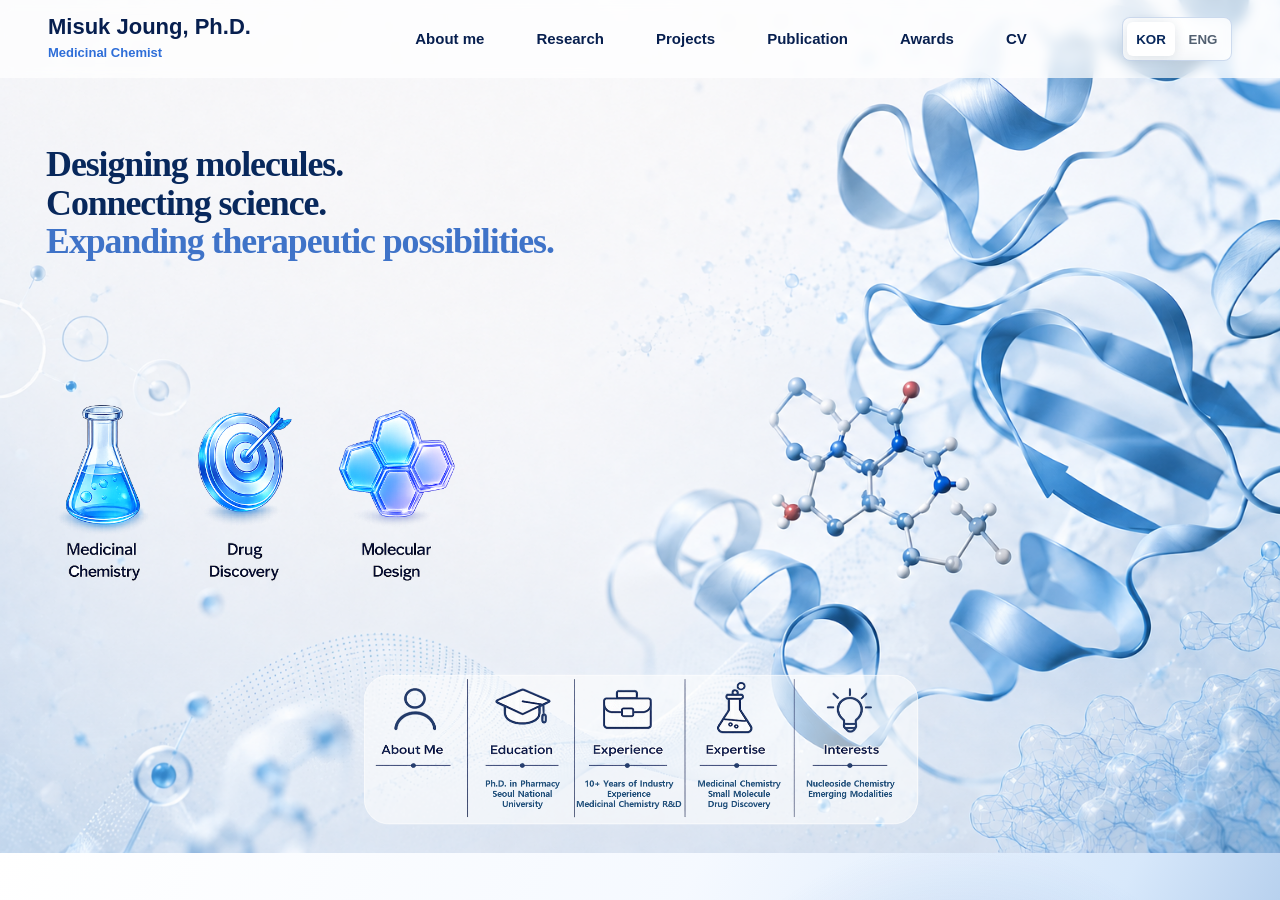
==== commit 523bf1cd: "Replace hero figure assets" ====
--- a/index.html
+++ b/index.html
@@ -5,7 +5,7 @@
   <meta name="viewport" content="width=device-width, initial-scale=1.0">
   <title>Joung Misuk | Pharmaceutical R&D Portfolio</title>
   <meta name="description" content="정미숙(Joung Misuk)의 제약 연구 개발 포트폴리오 및 이력서형 웹사이트입니다.">
-  <link rel="stylesheet" href="styles.css?v=10">
+  <link rel="stylesheet" href="styles.css?v=11">
 </head>
 <body>
   <header class="site-header">
@@ -42,8 +42,8 @@
         </h1>
       </div>
 
-      <img class="hero-figure-2" src="./assets/figure-2.png" alt="Research buttons and keyword icons" />
-      <img class="hero-figure-5" src="./assets/figure-5.png" alt="About me summary" />
+      <img class="hero-figure-2" src="./assets/figure-4.png" alt="Research buttons and keyword icons" />
+      <img class="hero-figure-5" src="./assets/figure-6.png" alt="About me summary" />
     </section>
   </main>
 
--- a/styles.css
+++ b/styles.css
@@ -536,6 +536,7 @@
 
 @media (max-width: 900px) {
   .site-header {
+    position: relative;
     height: auto;
     padding: 24px;
     flex-direction: column;
@@ -593,7 +594,12 @@
 
 @media (max-width: 640px) {
   .site-header {
+    display: grid;
+    grid-template-columns: minmax(0, 1fr) auto;
+    gap: 12px;
+    align-items: center;
     padding: 12px 16px;
+    background: rgba(255, 255, 255, 0.92);
   }
 
   .brand {
@@ -608,6 +614,29 @@
   .brand small {
     display: block;
     font-size: 12px;
+  }
+
+  .site-nav {
+    grid-column: 1 / -1;
+    width: 100%;
+    flex-wrap: nowrap;
+    gap: 22px;
+    padding: 2px 0 8px;
+    overflow-x: auto;
+    scrollbar-width: none;
+  }
+
+  .site-nav::-webkit-scrollbar {
+    display: none;
+  }
+
+  .site-nav a {
+    flex: 0 0 auto;
+    white-space: nowrap;
+  }
+
+  .header-actions {
+    margin-left: 0;
   }
 
   .content-grid,
@@ -630,23 +659,23 @@
 
   .hero-headline-text {
     left: 5%;
-    top: 10%;
-    width: 58%;
+    top: 7%;
+    width: 90%;
   }
 
   .hero-headline-text h1 {
-    font-size: 28px;
+    font-size: clamp(18px, 5.2vw, 24px);
   }
 
   .hero-figure-2 {
     left: 5%;
-    top: 36%;
-    width: 70%;
+    top: 27%;
+    width: 90%;
   }
 
   .hero-figure-5 {
     bottom: 4%;
-    width: 63%;
+    width: 82%;
   }
 
   .timeline li {
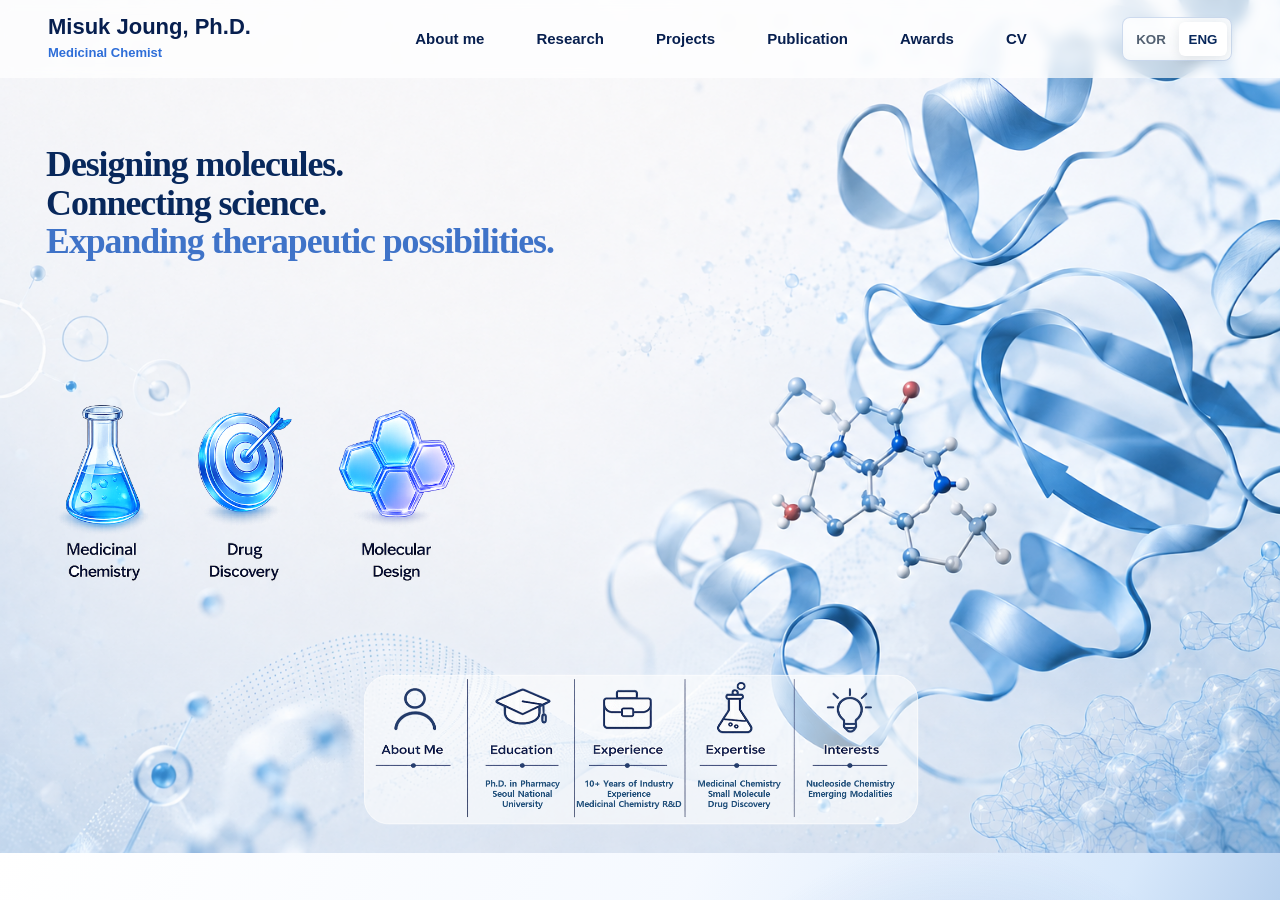
==== commit 4a38f6c0: "Enable Korean and English language toggle" ====
--- a/index.html
+++ b/index.html
@@ -1,33 +1,33 @@
 <!DOCTYPE html>
-<html lang="ko">
+<html lang="en">
 <head>
   <meta charset="UTF-8">
   <meta name="viewport" content="width=device-width, initial-scale=1.0">
   <title>Joung Misuk | Pharmaceutical R&D Portfolio</title>
   <meta name="description" content="정미숙(Joung Misuk)의 제약 연구 개발 포트폴리오 및 이력서형 웹사이트입니다.">
-  <link rel="stylesheet" href="styles.css?v=11">
+  <link rel="stylesheet" href="styles.css?v=12">
 </head>
 <body>
   <header class="site-header">
     <a class="brand" href="#home" aria-label="Misuk Joung home">
       <span>
-        <strong>Misuk Joung, Ph.D.</strong>
-        <small>Medicinal Chemist</small>
+        <strong data-i18n="brandName">Misuk Joung, Ph.D.</strong>
+        <small data-i18n="brandRole">Medicinal Chemist</small>
       </span>
     </a>
 
     <nav class="site-nav" aria-label="Primary navigation">
-      <a class="active" href="#about">About me</a>
-      <a href="#research">Research</a>
-      <a href="#projects">Projects</a>
-      <a href="#publication">Publication</a>
-      <a href="#awards">Awards</a>
-      <a href="#cv">CV</a>
+      <a class="active" href="#about" data-i18n="navAbout">About me</a>
+      <a href="#research" data-i18n="navResearch">Research</a>
+      <a href="#projects" data-i18n="navProjects">Projects</a>
+      <a href="#publication" data-i18n="navPublications">Publication</a>
+      <a href="#awards" data-i18n="navAwards">Awards</a>
+      <a href="#cv" data-i18n="navCV">CV</a>
     </nav>
 
     <div class="header-actions" aria-label="Language selector">
-      <button class="lang-button active" type="button" data-lang="ko">KOR</button>
-      <button class="lang-button" type="button" data-lang="en">ENG</button>
+      <button class="lang-button" type="button" data-lang="ko">KOR</button>
+      <button class="lang-button active" type="button" data-lang="en">ENG</button>
     </div>
   </header>
 
@@ -36,9 +36,9 @@
       <img class="hero-bg" src="./assets/hero-bg.png" alt="Medicinal chemistry hero background" />
       <div class="hero-headline-text">
         <h1>
-          Designing molecules.<br />
-          Connecting science.<br />
-          <span>Expanding therapeutic possibilities.</span>
+          <span data-i18n="heroTitleLineOne">Designing molecules.</span><br />
+          <span data-i18n="heroTitleLineTwo">Connecting science.</span><br />
+          <span data-i18n="heroTitleLineThree">Expanding therapeutic possibilities.</span>
         </h1>
       </div>
 
@@ -51,6 +51,6 @@
     <p data-i18n="footerText">© 2026 Joung Misuk. Pharmaceutical R&amp;D Portfolio.</p>
   </footer>
 
-  <script src="script.js"></script>
+  <script src="script.js?v=2"></script>
 </body>
 </html>
--- a/styles.css
+++ b/styles.css
@@ -198,7 +198,7 @@
   line-height: 1.08;
 }
 
-.hero-headline-text h1 span {
+.hero-headline-text h1 span:last-child {
   color: #3f73c8;
   white-space: nowrap;
 }
